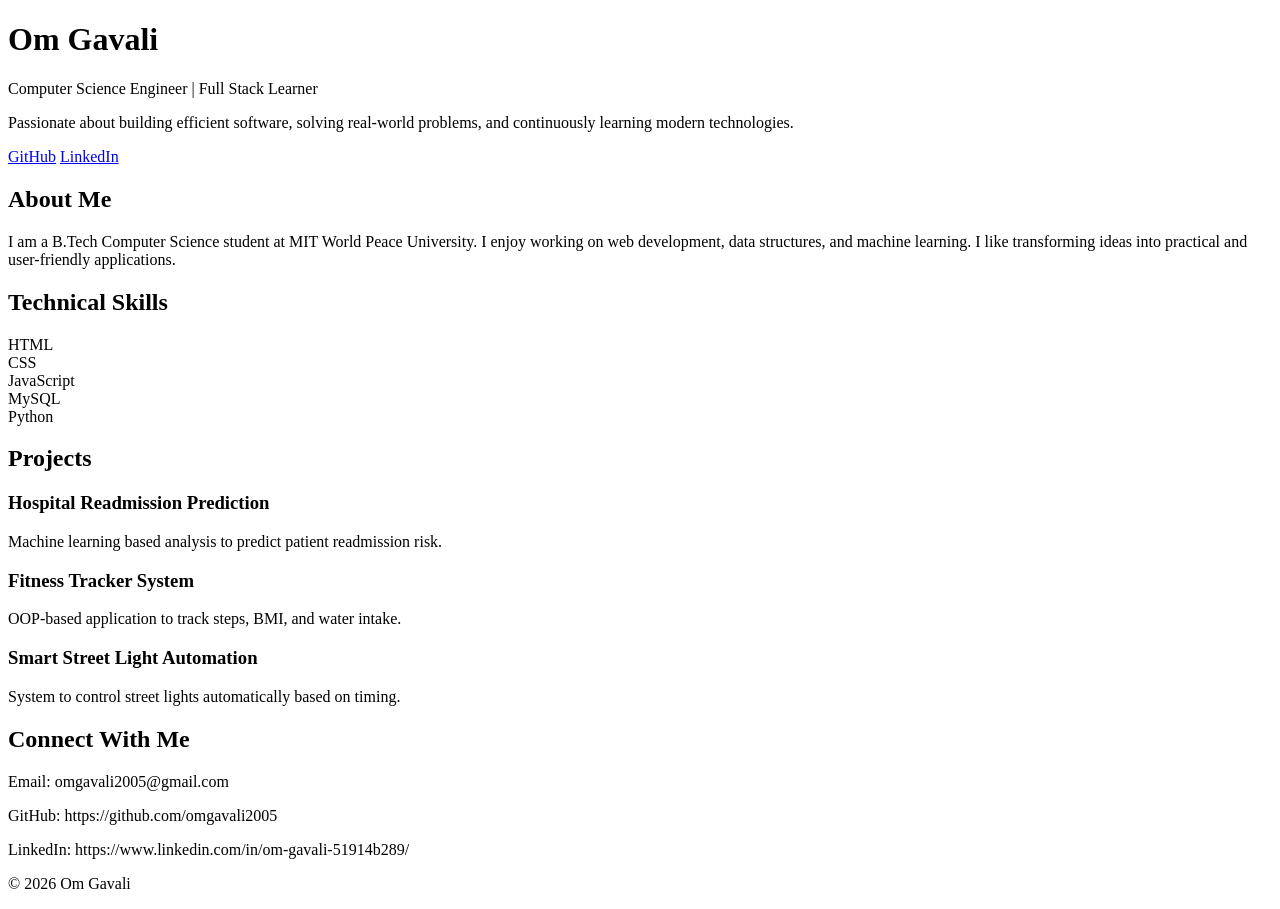
==== Assignment-2/index.html @ 8e42931c "Lab-2 Commit" ====
<!DOCTYPE html>
<html lang="en">
<head>
    <meta charset="UTF-8">
    <title>Om Gavali | Portfolio</title>
    <link rel="stylesheet" href="style.css">
</head>
<body>

    <!-- HERO -->
    <header class="hero">
        <h1>Om Gavali</h1>
        <p class="tagline">Computer Science Engineer | Full Stack Learner</p>
        <p class="desc">
            Passionate about building efficient software, solving real-world problems,
            and continuously learning modern technologies.
        </p>

        <div class="social">
            <a href="https://github.com/omgavali2005" target="_blank">GitHub</a>
            <a href="https://www.linkedin.com/in/om-gavali-51914b289/" target="_blank">LinkedIn</a>
        </div>
    </header>

    <!-- ABOUT -->
    <section class="about">
        <h2>About Me</h2>
        <p>
            I am a B.Tech Computer Science student at MIT World Peace University.
            I enjoy working on web development, data structures, and machine learning.
            I like transforming ideas into practical and user-friendly applications.
        </p>
    </section>

    <!-- SKILLS -->
    <section class="skills">
        <h2>Technical Skills</h2>
        <div class="skills-grid">
            <div class="skill">HTML</div>
            <div class="skill">CSS</div>
            <div class="skill">JavaScript</div>
            <div class="skill">MySQL</div>
            <div class="skill">Python</div>
        </div>
    </section>

    <!-- PROJECTS -->
    <section class="projects">
        <h2>Projects</h2>

        <div class="project-card">
            <h3>Hospital Readmission Prediction</h3>
            <p>Machine learning based analysis to predict patient readmission risk.</p>
        </div>

        <div class="project-card">
            <h3>Fitness Tracker System</h3>
            <p>OOP-based application to track steps, BMI, and water intake.</p>
        </div>

        <div class="project-card">
            <h3>Smart Street Light Automation</h3>
            <p>System to control street lights automatically based on timing.</p>
        </div>

    </section>

    <!-- CONTACT -->
    <footer class="contact">
        <h2>Connect With Me</h2>
        <p>Email: omgavali2005@gmail.com</p>
        <p>GitHub: https://github.com/omgavali2005</p>
        <p>LinkedIn: https://www.linkedin.com/in/om-gavali-51914b289/</p>
        <p class="copy">© 2026 Om Gavali</p>
    </footer>

</body>
</html>
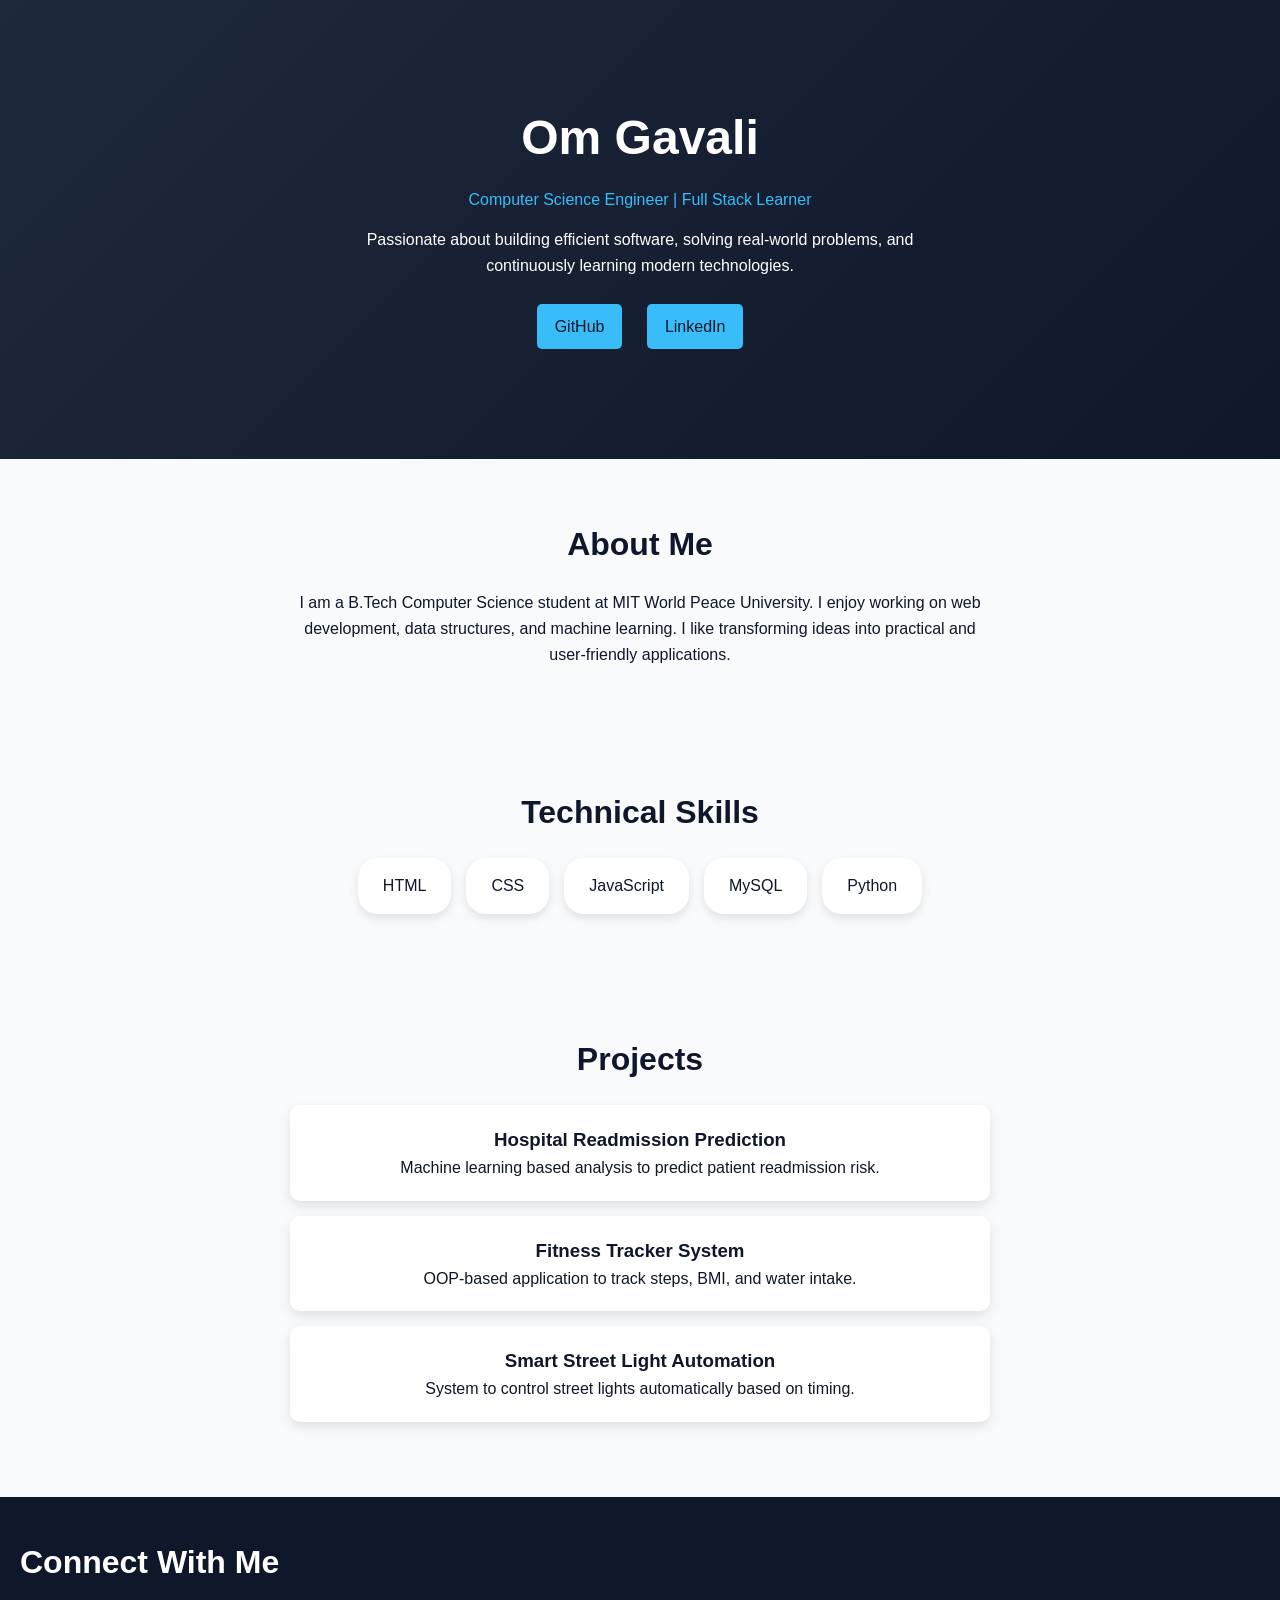
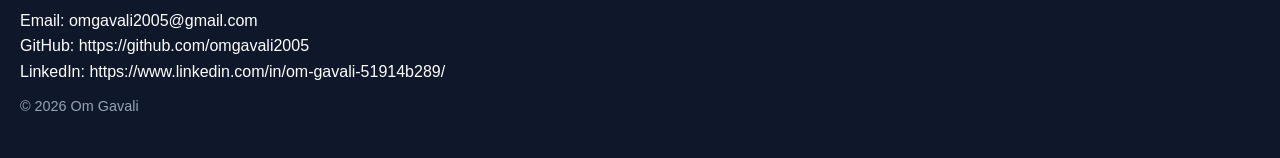
==== commit e14ebfd8: "Added Assignment-2" ====
--- a/Assignment-2/index.html
+++ b/Assignment-2/index.html
@@ -75,4 +75,4 @@
     </footer>
 
 </body>
-</html>
+</html>
--- a/Assignment-2/style.css
+++ b/Assignment-2/style.css
@@ -0,0 +1,115 @@
+* {
+    margin: 0;
+    padding: 0;
+    box-sizing: border-box;
+    font-family: Arial, Helvetica, sans-serif;
+}
+
+body {
+    line-height: 1.6;
+    background: #f8fafc;
+    color: #0f172a;
+}
+
+/* HERO */
+.hero {
+    background: linear-gradient(135deg, #1e293b, #0f172a);
+    color: white;
+    text-align: center;
+    padding: 100px 20px;
+}
+
+.hero h1 {
+    font-size: 3rem;
+}
+
+.tagline {
+    color: #38bdf8;
+    margin: 10px 0;
+}
+
+.desc {
+    max-width: 600px;
+    margin: 15px auto;
+}
+
+.social a {
+    display: inline-block;
+    margin: 10px;
+    padding: 10px 18px;
+    background: #38bdf8;
+    color: #0f172a;
+    text-decoration: none;
+    border-radius: 5px;
+    transition: 0.3s;
+}
+
+.social a:hover {
+    background: white;
+}
+
+/* SECTIONS */
+section {
+    padding: 60px 20px;
+    text-align: center;
+}
+
+h2 {
+    margin-bottom: 20px;
+    font-size: 2rem;
+}
+
+/* ABOUT */
+.about p {
+    max-width: 700px;
+    margin: auto;
+}
+
+/* SKILLS */
+.skills-grid {
+    display: flex;
+    justify-content: center;
+    flex-wrap: wrap;
+    gap: 15px;
+}
+
+.skill {
+    background: white;
+    padding: 15px 25px;
+    border-radius: 20px;
+    box-shadow: 0 4px 10px rgba(0,0,0,0.1);
+    transition: 0.3s;
+}
+
+.skill:hover {
+    background: #38bdf8;
+    color: white;
+}
+
+/* PROJECTS */
+.project-card {
+    background: white;
+    max-width: 700px;
+    margin: 15px auto;
+    padding: 20px;
+    border-radius: 10px;
+    box-shadow: 0 5px 12px rgba(0,0,0,0.1);
+    transition: 0.3s;
+}
+
+.project-card:hover {
+    transform: translateY(-5px);
+}
+
+/* CONTACT */
+.contact {
+    background: #0f172a;
+    color: white;
+    padding: 40px 20px;
+}
+
+.copy {
+    margin-top: 10px;
+    font-size: 0.9rem;
+    color: #94a3b8;
+}
